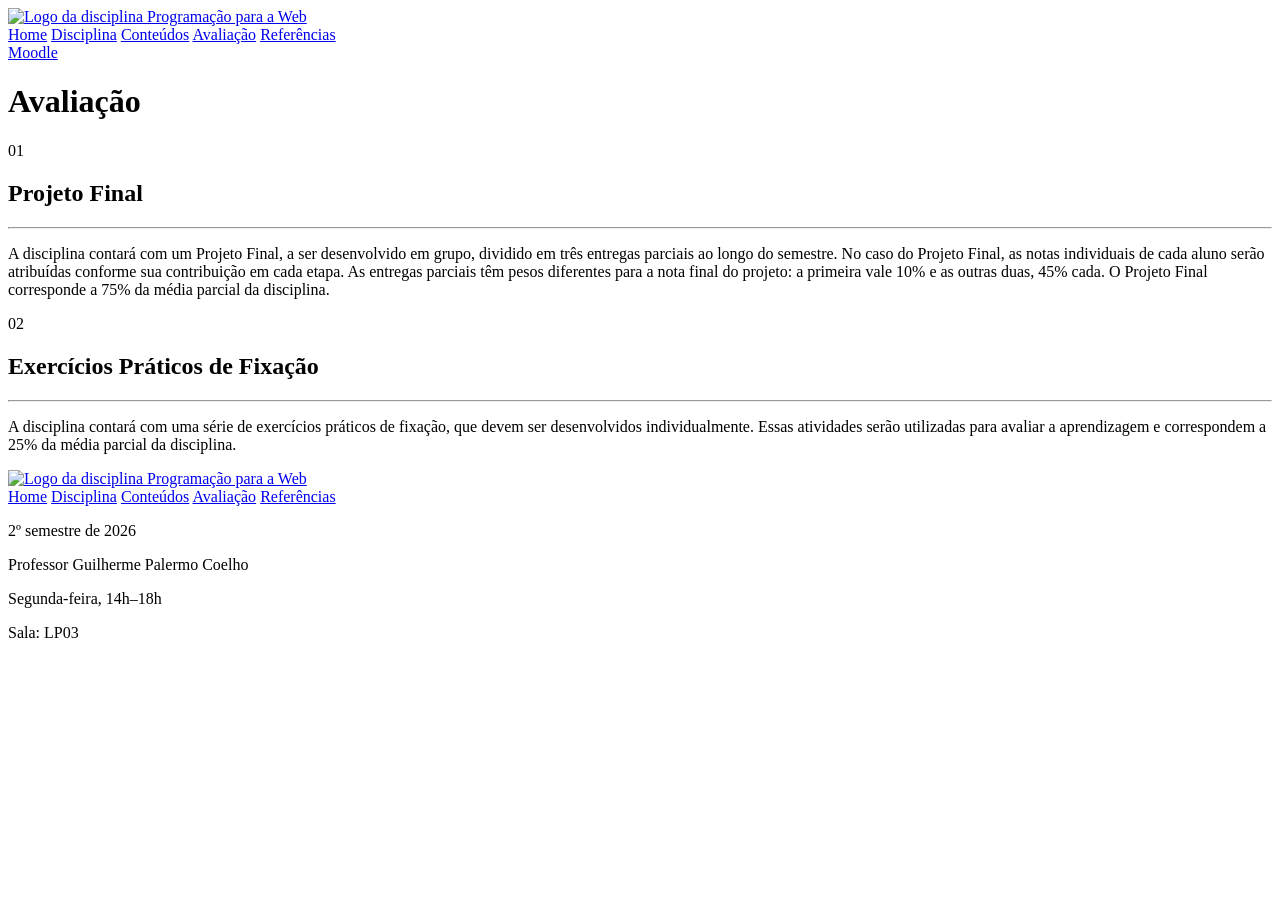
==== avaliacao.html @ 232a57d1 "Adiciona site da atividade de Programação Web" ====
<!DOCTYPE html>
<html lang="pt-BR">

<head>
    <meta charset="UTF-8">
    <title>SI401 - Programação para a Web</title>
    <link rel="stylesheet" href="..\CSS\style.css">
    <link href="https://fonts.googleapis.com/css2?family=Space+Grotesk:wght@300;400;500;600;700&display=swap" rel="stylesheet">
</head>

    <body>
        <header class="cabecalho">
            <a href="index.html" class="logo">
                <img src="..\imagens\logo-si401.png" alt="Logo da disciplina Programação para a Web">
            </a>
            <nav class="menu-principal">
                <a href="index.html">Home</a>
                <a href="disciplina.html" >Disciplina</a>
                <a href="conteudos.html" >Conteúdos</a>
                <a href="avaliacao.html" class="ativo">Avaliação</a>
                <a href="referencias.html">Referências</a>
            </nav>
            <a href="https://moodle.ggte.unicamp.br/course/view.php?id=9350" class="botao-moodle">Moodle</a>
        </header>
        <main class="avaliacao-pagina meio">
            <h1 class="titulo-pagina">Avaliação</h1>
            <section class="avaliacoes">

                <article class="card-avaliacao card-s-incolor">
                    <div class="card-avaliacao-titulo">
                        <span class="numero-avaliacao">01</span>
                        <h2>Projeto Final</h2>
                    </div>

                    <hr>

                    <p>
                        A disciplina contará com um Projeto Final, a ser desenvolvido em grupo,
                        dividido em três entregas parciais ao longo do semestre.
                        No caso do Projeto Final, as notas individuais de cada aluno serão
                        atribuídas conforme sua contribuição em cada etapa.
                        As entregas parciais têm pesos diferentes para a nota final do projeto:
                        a primeira vale 10% e as outras duas, 45% cada.
                        O Projeto Final corresponde a 75% da média parcial da disciplina.
                    </p>
                </article>


                <article class="card-avaliacao card-s-incolor">
                    <div class="card-avaliacao-titulo">
                        <span class="numero-avaliacao">02</span>
                        <h2>Exercícios Práticos de Fixação</h2>
                    </div>

                    <hr>

                    <p>
                        A disciplina contará com uma série de exercícios práticos de fixação,
                        que devem ser desenvolvidos individualmente.
                        Essas atividades serão utilizadas para avaliar a aprendizagem
                        e correspondem a 25% da média parcial da disciplina.
                    </p>
                </article>

            </section>

        </main>
        <footer class="rodape">
            <div class="rodape-superior">

                <a href="index.html" class="logo-rodape">
                    <img
                        src="..\imagens\logo-si401.png"
                        alt="Logo da disciplina Programação para a Web">
                </a>

                <nav class="menu-rodape">
                    <a href="index.html" class="ativo">Home</a>
                    <a href="disciplina.html">Disciplina</a>
                    <a href="conteudos.html">Conteúdos</a>
                    <a href="avaliacao.html">Avaliação</a>
                    <a href="referencias.html">Referências</a>
                </nav>

            </div>

            <div class="rodape-inferior">

                <p>2º semestre de 2026</p>

                <p>Professor Guilherme Palermo Coelho</p>

                <p>Segunda-feira, 14h–18h</p>

                <p>Sala: LP03</p>

            </div>
        </footer>
    </body>


</html>
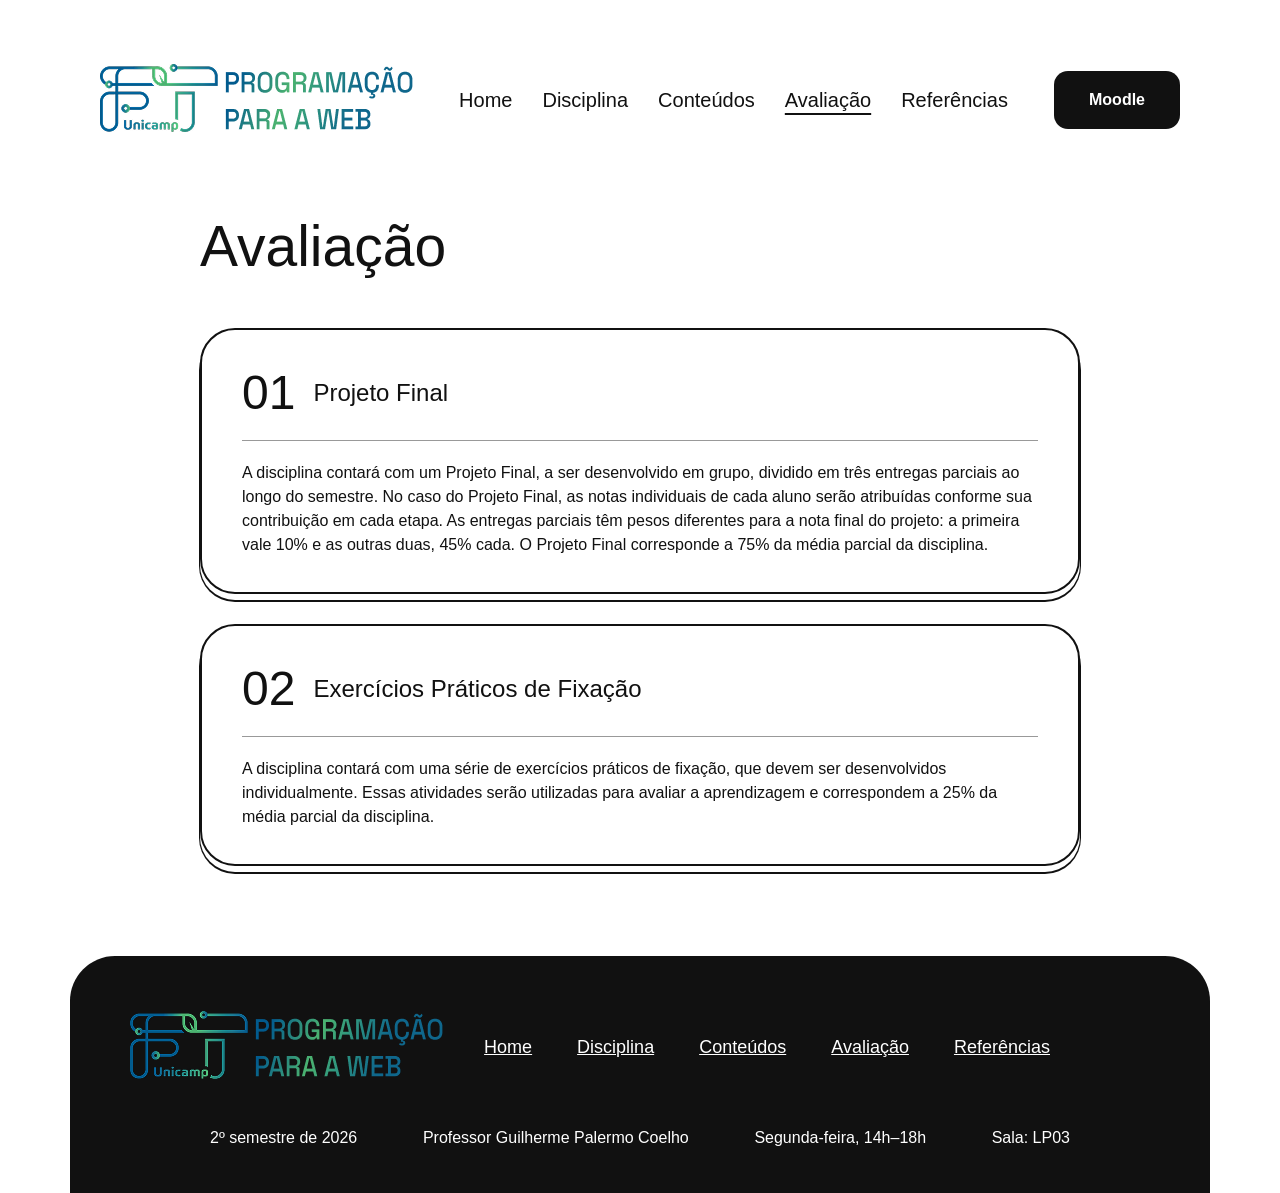
==== commit 181a12a0: "Update avaliacao.html" ====
--- a/avaliacao.html
+++ b/avaliacao.html
@@ -4,14 +4,14 @@
 <head>
     <meta charset="UTF-8">
     <title>SI401 - Programação para a Web</title>
-    <link rel="stylesheet" href="..\CSS\style.css">
+    <link rel="stylesheet" href="style.css">
     <link href="https://fonts.googleapis.com/css2?family=Space+Grotesk:wght@300;400;500;600;700&display=swap" rel="stylesheet">
 </head>
 
     <body>
         <header class="cabecalho">
             <a href="index.html" class="logo">
-                <img src="..\imagens\logo-si401.png" alt="Logo da disciplina Programação para a Web">
+                <img src="imagens\logo-si401.png" alt="Logo da disciplina Programação para a Web">
             </a>
             <nav class="menu-principal">
                 <a href="index.html">Home</a>
@@ -70,7 +70,7 @@
 
                 <a href="index.html" class="logo-rodape">
                     <img
-                        src="..\imagens\logo-si401.png"
+                        src="imagens\logo-si401.png"
                         alt="Logo da disciplina Programação para a Web">
                 </a>
 
@@ -99,4 +99,4 @@
     </body>
 
 
-</html>+</html>
--- a/style.css
+++ b/style.css
@@ -0,0 +1,317 @@
+body {
+    margin: 0;
+    font-family: 'Space Grotesk', sans-serif;
+    background-color: #ffffff;
+    color: #111111;
+}
+
+.cabecalho {
+    display: flex;
+    align-items: center;
+    justify-content: space-between;
+    padding: 64px 100px 40px 100px;
+}
+
+.menu-principal {
+    display: flex;
+    gap: 30px;
+}
+
+.menu-principal a {
+    text-decoration: none;
+    color: #111111;
+    font-size: 20px;
+}
+
+.menu-principal a.ativo {
+    text-decoration: underline;
+    text-underline-offset: 6px;
+}
+
+.botao-moodle {
+    background-color: #111111;
+    color: #ffffff;
+    padding: 20px 35px;
+    border-radius: 14px;
+    text-decoration: none;
+    font-weight: bold;
+}
+
+.centro {
+    display: flex;
+    align-items: flex-start;
+    justify-content: space-between;
+    padding: 0px 100px 50px 100px;}
+
+.centro-texto {
+    width: 530px;
+}
+
+.centro-texto p {
+    font-size: 20px;
+    line-height: 28px;
+    margin-top: 35px;
+    margin-bottom: 35px;
+    width: 530px;
+
+}
+    
+
+.titulo{
+    font-size: 57px;
+    line-height: 64px;
+    font-family: 'Space Grotesk', sans-serif;
+    font-weight: 500;
+    width: 530px;
+
+}
+
+.botao-principal {
+    background-color: #111111;
+    color: #ffffff;
+    padding: 20px 35px;
+    border-radius: 14px;
+    text-decoration: none;
+    display: inline-block;
+    font-size: 20px;
+    font-weight: 400px;
+}
+
+.centro-imagem img {
+    width: 709px;
+}
+
+.rodape {
+    background-color: #111111;
+    color: #ffffff;
+    padding: 55px 60px 30px 60px;
+    border-radius: 45px 45px 0 0;
+    margin: 20px 70px 0 70px;
+}
+
+.rodape-superior {
+    display: flex;
+    align-items: center;
+    justify-content: space-between;
+    padding-bottom: 30px;
+    padding-right: 100px;
+}
+
+.menu-rodape {
+    display: flex;
+    gap: 45px;
+}
+
+.menu-rodape a {
+    color: #ffffff;
+    text-decoration: underline;
+    font-size: 18px;
+}
+
+.rodape-inferior {
+    display: flex;
+    align-items: center;
+    justify-content: space-between;
+    padding: 0 80px;
+}
+
+.meio{
+    margin: 0 100px;
+}
+
+.ementa {
+    font-size: 57px;
+    line-height: 64px;
+    margin-bottom: 20px;
+    font-weight: 500;
+}
+
+.info-disciplina {
+    display: flex;
+    justify-content: center;
+    gap: 200px;
+}
+.objetivo,
+.competencias {
+    width: 450px;
+}
+
+.objetivo h2,
+.competencias h2 {
+    font-size: 22px;
+    font-weight: 500px;
+    margin-bottom: 20px;
+    text-decoration: underline;
+}
+
+.dados-disciplina {
+    display: flex;
+    justify-content: space-between;
+    align-items: center;
+
+    background-color: #ffffff;
+    border: 4px solid #111111;
+    border-radius: 45px;
+    padding: 40px 200px;
+
+    margin-top: 80px;
+    margin-bottom: 40px;
+}
+
+.dados-disciplina p:not(:last-child) {   /*tive que pesquisar essa parte do last-child.*/ 
+    border-right: 3px solid #111111;
+    padding-right: 100px;
+}
+
+.cards-conteudos {
+    display: grid;
+    grid-template-columns: repeat(4, 1fr);
+    gap: 40px;
+    margin: 0 auto;
+    max-width: 1400px;
+}
+
+.card {
+    grid-column: span 2;
+    border: 2px solid #111111;
+    border-radius: 45px;
+    padding: 30px;
+    display: flex;
+    justify-content: space-between;
+    max-width: 490px;
+}
+
+.cards-conteudos .card:last-child {
+    grid-column: 2 / 4;
+}
+
+.card h2 {
+    font-size: 25px;
+    font-weight: 500;
+}
+
+.card p {
+    font-size: 20px;
+    font-weight: 500;
+}
+
+.card img {
+    width: 210px;
+    height: 170px;
+}
+
+.card-destaque {
+    background-color: #111111;
+    color: #ffffff;
+
+}
+
+.card-s-preta {
+    box-shadow: 0 6px 0 #111111;
+}
+
+.card-s-incolor {
+    box-shadow: 0 6px 0 0 #ffffff,
+                0 7px 0 1px #111111;
+}
+
+.avaliacao-pagina {
+    padding: 0 100px 70px;
+}
+
+.titulo-pagina {
+    font-size: 57px;
+    line-height: 64px;
+    font-weight: 400;
+    margin-bottom: 40px;
+}
+
+.avaliacoes {
+    display: flex;
+    flex-direction: column;
+    gap: 30px;
+}
+
+.card-avaliacao {
+    border: 2px solid #111111;
+    border-radius: 35px;
+    padding: 35px 40px;
+    background-color: #ffffff;
+}
+
+.sombra-contorno {
+    box-shadow:
+        0 5px 0 0 #ffffff,
+        0 6px 0 1px #111111;
+}
+
+.card-avaliacao-titulo {
+    display: flex;
+    align-items: center;
+    gap: 18px;
+}
+
+.numero-avaliacao {
+    font-size: 48px;
+    font-weight: 400;
+}
+
+.card-avaliacao h2 {
+    font-size: 24px;
+    font-weight: 500;
+    margin: 0;
+}
+
+.card-avaliacao hr {
+    border: none;
+    border-top: 1px solid #999999;
+    margin: 20px 0;
+}
+
+.card-avaliacao p {
+    font-size: 16px;
+    line-height: 1.5;
+    margin: 0;
+}
+
+.referencias-pagina {
+    padding: 40px 100px 70px;
+}
+
+.titulo-pagina {
+    font-size: 57px;
+    line-height: 64px;
+    font-weight: 400;
+    margin-bottom: 50px;
+}
+
+.bloco-referencias {
+    margin-bottom: 45px;
+}
+
+.bloco-referencias h2 {
+    font-size: 20px;
+    font-weight: 600;
+    text-decoration: underline;
+    margin-bottom: 20px;
+}
+
+.bloco-referencias ul {
+    margin: 0;
+    padding-left: 30px;
+}
+
+.bloco-referencias li {
+    font-size: 16px;
+    line-height: 1.6;
+    margin-bottom: 8px;
+}
+
+.bloco-referencias a {
+    color: #111111;
+    text-decoration: underline;
+}
+
+.bloco-referencias a:hover {
+    color: #0F678C;
+}
